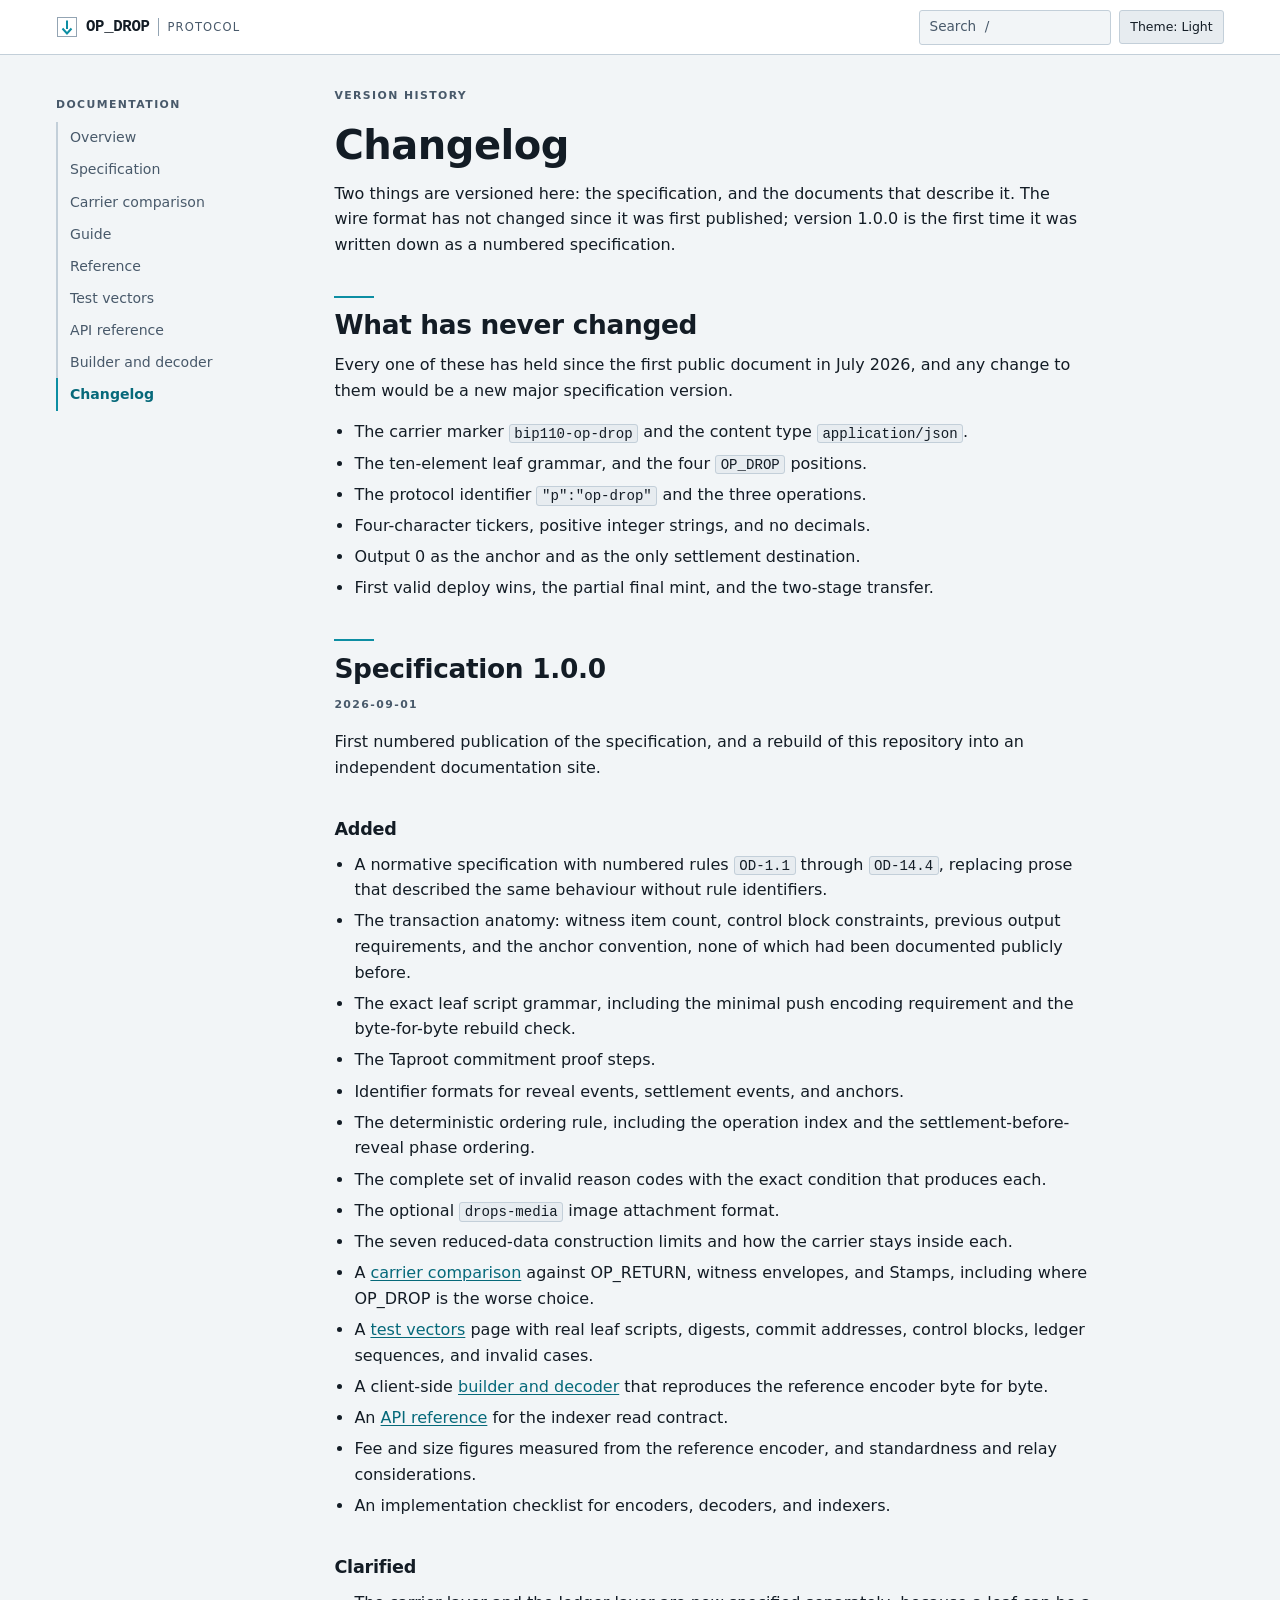
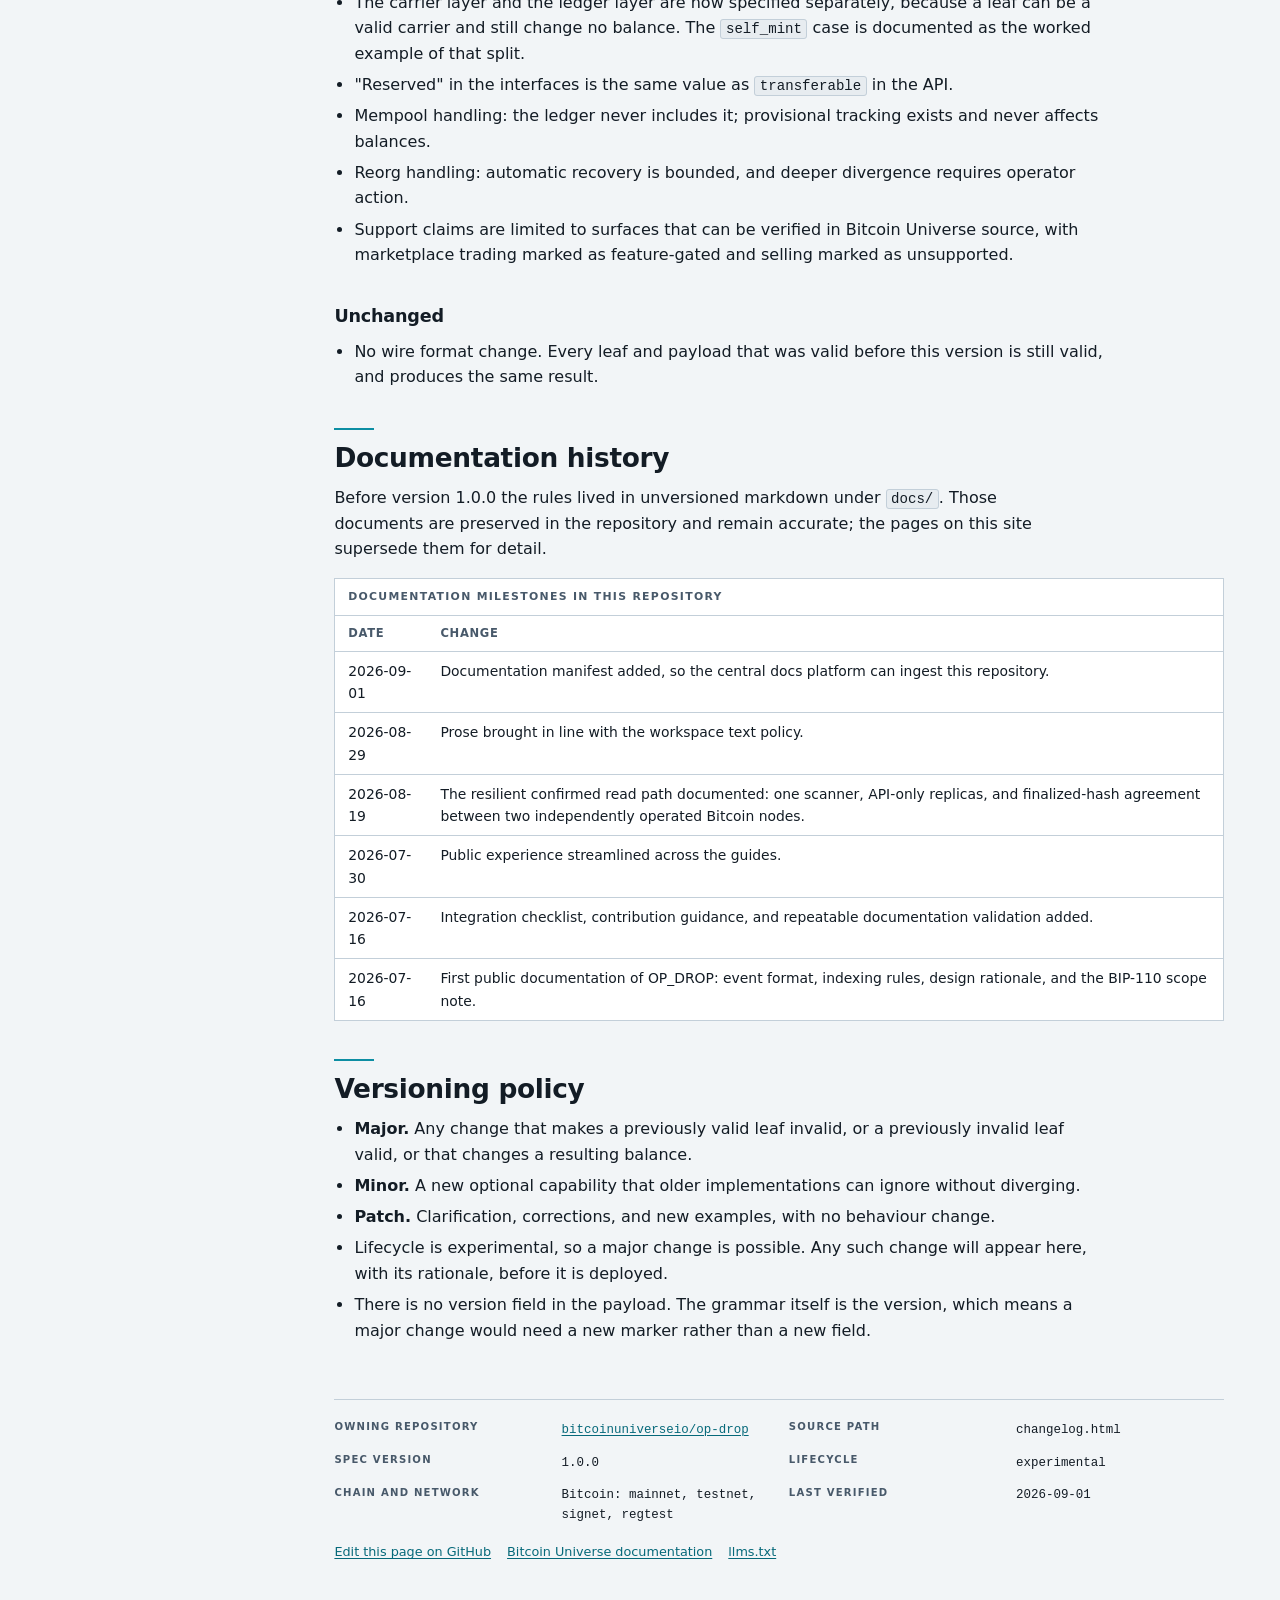
==== changelog.html @ 26c181e3 "docs: rebuild op-drop into an authoritative protocol documentation site OP_DROP is one of the protoc" ====
<!doctype html>
<html lang="en">
<head>
<meta charset="utf-8">
<meta name="viewport" content="width=device-width, initial-scale=1">
<title>OP_DROP changelog</title>
<meta name="description" content="Version history of the OP_DROP specification and its documentation, including what changed at each version and what has never changed.">
<link rel="canonical" href="https://bitcoinuniverseio.github.io/op-drop/changelog.html">
<meta property="og:type" content="article">
<meta property="og:title" content="OP_DROP changelog">
<meta property="og:description" content="Specification and documentation version history.">
<meta property="og:url" content="https://bitcoinuniverseio.github.io/op-drop/changelog.html">
<meta property="og:image" content="https://bitcoinuniverseio.github.io/op-drop/assets/og.svg">
<meta name="twitter:card" content="summary_large_image">
<link rel="icon" href="assets/mark.svg" type="image/svg+xml">
<link rel="stylesheet" href="assets/apparatus.css">
</head>
<body>
<a class="skip" href="#main">Skip to content</a>

<header class="masthead">
  <div class="masthead-in">
    <a class="brand" href="./">
      <svg width="22" height="22" viewBox="0 0 22 22" aria-hidden="true" focusable="false">
        <rect x="1.5" y="1.5" width="19" height="19" fill="none" stroke="var(--rule-strong)"></rect>
        <path d="M11 4.5v8.5" stroke="var(--accent-line)" stroke-width="2" fill="none"></path>
        <path d="M6.5 12.5 11 17.5l4.5-5" fill="none" stroke="var(--accent-line)" stroke-width="2"></path>
      </svg>
      OP_DROP<span class="brand-sub">Protocol</span>
    </a>
    <div class="masthead-tools">
      <div class="searchbox jsonly">
        <label class="skip" for="search-input">Search this site</label>
        <input type="search" id="search-input" data-base="" placeholder="Search  /" autocomplete="off">
        <div id="search-results" role="region" aria-live="polite" aria-label="Search results" hidden></div>
      </div>
      <button type="button" class="tbtn jsonly" id="theme-toggle" aria-pressed="false">Theme: <span class="theme-label">Light</span></button>
    </div>
  </div>
</header>

<div class="shell">
  <aside class="sidebar">
    <span class="label">Documentation</span>
    <nav aria-label="Site sections">
      <ul>
        <li><a href="./">Overview</a></li>
        <li><a href="specification.html">Specification</a></li>
        <li><a href="carriers.html">Carrier comparison</a></li>
        <li><a href="guide.html">Guide</a></li>
        <li><a href="reference.html">Reference</a></li>
        <li><a href="test-vectors.html">Test vectors</a></li>
        <li><a href="api.html">API reference</a></li>
        <li><a href="tool.html">Builder and decoder</a></li>
        <li><a href="changelog.html" aria-current="page">Changelog</a></li>
      </ul>
    </nav>
  </aside>

  <main id="main">
    <p class="kicker label">Version history</p>
    <h1>Changelog</h1>
    <p class="lede">Two things are versioned here: the specification, and the documents that describe it. The wire format has not changed since it was first published; version 1.0.0 is the first time it was written down as a numbered specification.</p>

    <h2 id="stable">What has never changed</h2>
    <p>Every one of these has held since the first public document in July 2026, and any change to them would be a new major specification version.</p>
    <ul>
      <li>The carrier marker <code>bip110-op-drop</code> and the content type <code>application/json</code>.</li>
      <li>The ten-element leaf grammar, and the four <code>OP_DROP</code> positions.</li>
      <li>The protocol identifier <code>"p":"op-drop"</code> and the three operations.</li>
      <li>Four-character tickers, positive integer strings, and no decimals.</li>
      <li>Output 0 as the anchor and as the only settlement destination.</li>
      <li>First valid deploy wins, the partial final mint, and the two-stage transfer.</li>
    </ul>

    <h2 id="v1">Specification 1.0.0</h2>
    <p class="label">2026-09-01</p>
    <p>First numbered publication of the specification, and a rebuild of this repository into an independent documentation site.</p>
    <h3>Added</h3>
    <ul>
      <li>A normative specification with numbered rules <code>OD-1.1</code> through <code>OD-14.4</code>, replacing prose that described the same behaviour without rule identifiers.</li>
      <li>The transaction anatomy: witness item count, control block constraints, previous output requirements, and the anchor convention, none of which had been documented publicly before.</li>
      <li>The exact leaf script grammar, including the minimal push encoding requirement and the byte-for-byte rebuild check.</li>
      <li>The Taproot commitment proof steps.</li>
      <li>Identifier formats for reveal events, settlement events, and anchors.</li>
      <li>The deterministic ordering rule, including the operation index and the settlement-before-reveal phase ordering.</li>
      <li>The complete set of invalid reason codes with the exact condition that produces each.</li>
      <li>The optional <code>drops-media</code> image attachment format.</li>
      <li>The seven reduced-data construction limits and how the carrier stays inside each.</li>
      <li>A <a href="carriers.html">carrier comparison</a> against OP_RETURN, witness envelopes, and Stamps, including where OP_DROP is the worse choice.</li>
      <li>A <a href="test-vectors.html">test vectors</a> page with real leaf scripts, digests, commit addresses, control blocks, ledger sequences, and invalid cases.</li>
      <li>A client-side <a href="tool.html">builder and decoder</a> that reproduces the reference encoder byte for byte.</li>
      <li>An <a href="api.html">API reference</a> for the indexer read contract.</li>
      <li>Fee and size figures measured from the reference encoder, and standardness and relay considerations.</li>
      <li>An implementation checklist for encoders, decoders, and indexers.</li>
    </ul>
    <h3>Clarified</h3>
    <ul>
      <li>The carrier layer and the ledger layer are now specified separately, because a leaf can be a valid carrier and still change no balance. The <code>self_mint</code> case is documented as the worked example of that split.</li>
      <li>"Reserved" in the interfaces is the same value as <code>transferable</code> in the API.</li>
      <li>Mempool handling: the ledger never includes it; provisional tracking exists and never affects balances.</li>
      <li>Reorg handling: automatic recovery is bounded, and deeper divergence requires operator action.</li>
      <li>Support claims are limited to surfaces that can be verified in Bitcoin Universe source, with marketplace trading marked as feature-gated and selling marked as unsupported.</li>
    </ul>
    <h3>Unchanged</h3>
    <ul>
      <li>No wire format change. Every leaf and payload that was valid before this version is still valid, and produces the same result.</li>
    </ul>

    <h2 id="prior">Documentation history</h2>
    <p>Before version 1.0.0 the rules lived in unversioned markdown under <code>docs/</code>. Those documents are preserved in the repository and remain accurate; the pages on this site supersede them for detail.</p>
    <div class="tablewrap">
      <table>
        <caption>Documentation milestones in this repository</caption>
        <thead><tr><th>Date</th><th>Change</th></tr></thead>
        <tbody>
          <tr><td>2026-09-01</td><td>Documentation manifest added, so the central docs platform can ingest this repository.</td></tr>
          <tr><td>2026-08-29</td><td>Prose brought in line with the workspace text policy.</td></tr>
          <tr><td>2026-08-19</td><td>The resilient confirmed read path documented: one scanner, API-only replicas, and finalized-hash agreement between two independently operated Bitcoin nodes.</td></tr>
          <tr><td>2026-07-30</td><td>Public experience streamlined across the guides.</td></tr>
          <tr><td>2026-07-16</td><td>Integration checklist, contribution guidance, and repeatable documentation validation added.</td></tr>
          <tr><td>2026-07-16</td><td>First public documentation of OP_DROP: event format, indexing rules, design rationale, and the BIP-110 scope note.</td></tr>
        </tbody>
      </table>
    </div>

    <h2 id="policy">Versioning policy</h2>
    <ul>
      <li><strong>Major.</strong> Any change that makes a previously valid leaf invalid, or a previously invalid leaf valid, or that changes a resulting balance.</li>
      <li><strong>Minor.</strong> A new optional capability that older implementations can ignore without diverging.</li>
      <li><strong>Patch.</strong> Clarification, corrections, and new examples, with no behaviour change.</li>
      <li>Lifecycle is experimental, so a major change is possible. Any such change will appear here, with its rationale, before it is deployed.</li>
      <li>There is no version field in the payload. The grammar itself is the version, which means a major change would need a new marker rather than a new field.</li>
    </ul>

    <footer class="pagefoot">
      <dl>
        <dt>Owning repository</dt><dd><a href="https://github.com/bitcoinuniverseio/op-drop">bitcoinuniverseio/op-drop</a></dd>
        <dt>Source path</dt><dd>changelog.html</dd>
        <dt>Spec version</dt><dd>1.0.0</dd>
        <dt>Lifecycle</dt><dd>experimental</dd>
        <dt>Chain and network</dt><dd>Bitcoin: mainnet, testnet, signet, regtest</dd>
        <dt>Last verified</dt><dd>2026-09-01</dd>
      </dl>
      <p class="foot-links">
        <a href="https://github.com/bitcoinuniverseio/op-drop/edit/main/changelog.html">Edit this page on GitHub</a>
        <a href="https://docs.bitcoinuniverse.io">Bitcoin Universe documentation</a>
        <a href="llms.txt">llms.txt</a>
      </p>
    </footer>
  </main>
</div>

<script src="assets/site.js" defer></script>
</body>
</html>
---- assets/apparatus.css ----
/* OP_DROP protocol site: mechanical-apparatus visual language.
   Dark slate base, one luminous cyan accent for the payload path. */

:root {
  color-scheme: light dark;

  --slate-0: #f2f5f7;
  --slate-1: #ffffff;
  --slate-2: #e7ecf0;
  --rule: #c3cfd9;
  --rule-strong: #93a4b3;
  --ink: #131c25;
  --ink-muted: #48596a;
  --accent: #06697a;
  --accent-soft: #d7f0f4;
  --accent-line: #0d8ea3;
  --warn: #8a4b00;
  --warn-soft: #fdefdc;
  --bad: #96222a;
  --bad-soft: #fbe6e7;
  --good: #1c6134;
  --good-soft: #dff0e3;

  --shadow: 0 1px 0 var(--rule);
  --mono: ui-monospace, "SFMono-Regular", "SF Mono", Menlo, Consolas,
    "Liberation Mono", monospace;
  --sans: ui-sans-serif, system-ui, -apple-system, "Segoe UI", Roboto,
    "Helvetica Neue", Arial, sans-serif;

  --measure: 74ch;
  --gap: 1.5rem;
}

@media (prefers-color-scheme: dark) {
  :root:not([data-theme="light"]) {
    --slate-0: #0d141b;
    --slate-1: #141d26;
    --slate-2: #1b2733;
    --rule: #2a3846;
    --rule-strong: #43576b;
    --ink: #dde6ee;
    --ink-muted: #9aabbb;
    --accent: #56dced;
    --accent-soft: #10333c;
    --accent-line: #3fc3d6;
    --warn: #f0b45f;
    --warn-soft: #33260f;
    --bad: #f18b90;
    --bad-soft: #351a1c;
    --good: #74d296;
    --good-soft: #13301f;
  }
}

:root[data-theme="dark"] {
  --slate-0: #0d141b;
  --slate-1: #141d26;
  --slate-2: #1b2733;
  --rule: #2a3846;
  --rule-strong: #43576b;
  --ink: #dde6ee;
  --ink-muted: #9aabbb;
  --accent: #56dced;
  --accent-soft: #10333c;
  --accent-line: #3fc3d6;
  --warn: #f0b45f;
  --warn-soft: #33260f;
  --bad: #f18b90;
  --bad-soft: #351a1c;
  --good: #74d296;
  --good-soft: #13301f;
}

* { box-sizing: border-box; }

html { -webkit-text-size-adjust: 100%; }

body {
  margin: 0;
  background: var(--slate-0);
  color: var(--ink);
  font-family: var(--sans);
  font-size: 16px;
  line-height: 1.6;
  overflow-x: hidden;
}

/* ---------- structural type ---------- */

h1, h2, h3, h4 {
  font-weight: 620;
  line-height: 1.22;
  margin: 2.4rem 0 0.7rem;
  letter-spacing: -0.012em;
}
h1 { font-size: clamp(1.7rem, 1.2rem + 2.2vw, 2.5rem); margin-top: 0; }
h2 { font-size: clamp(1.3rem, 1.05rem + 1.1vw, 1.65rem); }
h3 { font-size: 1.1rem; }
h4 { font-size: 0.97rem; }

h2::before {
  content: "";
  display: block;
  width: 2.5rem;
  height: 2px;
  background: var(--accent-line);
  margin-bottom: 0.7rem;
}

p, li { max-width: var(--measure); }
p { margin: 0 0 1rem; }
ul, ol { padding-left: 1.25rem; margin: 0 0 1rem; }
li { margin-bottom: 0.35rem; }

a { color: var(--accent); text-decoration-thickness: 1px; text-underline-offset: 2px; }
a:hover { text-decoration-thickness: 2px; }

:focus-visible {
  outline: 2px solid var(--accent-line);
  outline-offset: 2px;
  border-radius: 2px;
}

code, kbd, samp, pre { font-family: var(--mono); }
code {
  font-size: 0.88em;
  background: var(--slate-2);
  border: 1px solid var(--rule);
  border-radius: 3px;
  padding: 0.06em 0.32em;
  word-break: break-word;
}
pre {
  background: var(--slate-1);
  border: 1px solid var(--rule);
  border-left: 3px solid var(--accent-line);
  padding: 0.85rem 1rem;
  overflow-x: auto;
  font-size: 0.82rem;
  line-height: 1.55;
  margin: 0 0 1.2rem;
}
pre code { background: none; border: 0; padding: 0; font-size: inherit; }

.label {
  font-size: 0.68rem;
  letter-spacing: 0.13em;
  text-transform: uppercase;
  font-weight: 700;
  color: var(--ink-muted);
}

/* ---------- skip link ---------- */

.skip {
  position: absolute;
  left: -9999px;
  top: 0;
  background: var(--accent);
  color: var(--slate-0);
  padding: 0.6rem 1rem;
  z-index: 100;
  font-weight: 700;
}
.skip:focus { left: 0; }

/* ---------- masthead ---------- */

.masthead {
  border-bottom: 1px solid var(--rule);
  background: var(--slate-1);
  position: sticky;
  top: 0;
  z-index: 40;
}
.masthead-in {
  max-width: 1200px;
  margin: 0 auto;
  padding: 0.6rem 1rem;
  display: flex;
  align-items: center;
  gap: 0.9rem;
  flex-wrap: wrap;
}
.brand {
  display: inline-flex;
  align-items: center;
  gap: 0.5rem;
  font-family: var(--mono);
  font-weight: 700;
  font-size: 0.98rem;
  color: var(--ink);
  text-decoration: none;
  letter-spacing: -0.02em;
}
.brand svg { flex: none; }
.brand:hover { color: var(--accent); }
.brand-sub {
  font-family: var(--sans);
  font-weight: 500;
  font-size: 0.72rem;
  letter-spacing: 0.1em;
  text-transform: uppercase;
  color: var(--ink-muted);
  border-left: 1px solid var(--rule-strong);
  padding-left: 0.55rem;
}
.masthead-tools { margin-left: auto; display: flex; gap: 0.5rem; align-items: center; }

.tbtn {
  font: inherit;
  font-size: 0.78rem;
  background: var(--slate-2);
  color: var(--ink);
  border: 1px solid var(--rule);
  border-radius: 3px;
  padding: 0.35rem 0.65rem;
  cursor: pointer;
  display: inline-flex;
  align-items: center;
  gap: 0.35rem;
}
.tbtn:hover { border-color: var(--rule-strong); }

/* ---------- shell ---------- */

.shell {
  max-width: 1200px;
  margin: 0 auto;
  padding: 0 1rem 4rem;
  display: grid;
  grid-template-columns: 15rem minmax(0, 1fr);
  gap: 2.4rem;
}
@media (max-width: 900px) {
  .shell { grid-template-columns: minmax(0, 1fr); gap: 0; }
}

.sidebar {
  padding-top: 2rem;
  align-self: start;
  position: sticky;
  top: 4rem;
  max-height: calc(100vh - 5rem);
  overflow-y: auto;
}
@media (max-width: 900px) {
  .sidebar { position: static; max-height: none; padding-top: 1.2rem; }
}
.sidebar nav ul { list-style: none; padding: 0; margin: 0 0 1.4rem; }
.sidebar nav li { margin: 0; }
.sidebar nav a {
  display: block;
  padding: 0.3rem 0 0.3rem 0.75rem;
  border-left: 2px solid var(--rule);
  color: var(--ink-muted);
  text-decoration: none;
  font-size: 0.88rem;
}
.sidebar nav a:hover { color: var(--ink); border-left-color: var(--rule-strong); }
.sidebar nav a[aria-current="page"] {
  color: var(--accent);
  border-left-color: var(--accent-line);
  font-weight: 640;
}
.sidebar .label { display: block; margin: 0 0 0.5rem; }

main { padding-top: 2rem; min-width: 0; }

/* ---------- technical panel ---------- */

.panel {
  position: relative;
  background: var(--slate-1);
  border: 1px solid var(--rule);
  padding: 1.1rem 1.2rem;
  margin: 0 0 1.4rem;
}
.panel > :last-child { margin-bottom: 0; }
.panel::before, .panel::after {
  content: "";
  position: absolute;
  width: 9px;
  height: 9px;
  border: 1px solid var(--accent-line);
  pointer-events: none;
}
.panel::before { top: -1px; left: -1px; border-right: 0; border-bottom: 0; }
.panel::after { bottom: -1px; right: -1px; border-left: 0; border-top: 0; }

.panel > .label { display: block; margin-bottom: 0.5rem; }

.note {
  border-left: 3px solid var(--accent-line);
  background: var(--accent-soft);
  padding: 0.8rem 1rem;
  margin: 0 0 1.3rem;
}
.note > :last-child { margin-bottom: 0; }
.note.warn { border-left-color: var(--warn); background: var(--warn-soft); }
.note.bad { border-left-color: var(--bad); background: var(--bad-soft); }

/* ---------- hero ---------- */

.hero { padding: 0.5rem 0 0.5rem; }
.hero .kicker {
  font-family: var(--mono);
  font-size: 0.75rem;
  letter-spacing: 0.16em;
  text-transform: uppercase;
  color: var(--accent);
  margin: 0 0 0.7rem;
}
.hero .lede {
  font-size: 1.1rem;
  color: var(--ink-muted);
  max-width: 62ch;
}

.specplate {
  display: grid;
  grid-template-columns: repeat(auto-fit, minmax(9.5rem, 1fr));
  border: 1px solid var(--rule);
  background: var(--slate-1);
  margin: 1.6rem 0;
}
.specplate div {
  padding: 0.7rem 0.85rem;
  border-right: 1px solid var(--rule);
  border-bottom: 1px solid var(--rule);
}
.specplate dt, .specplate .k {
  font-size: 0.66rem;
  letter-spacing: 0.12em;
  text-transform: uppercase;
  color: var(--ink-muted);
  font-weight: 700;
  margin-bottom: 0.2rem;
}
.specplate .v { font-family: var(--mono); font-size: 0.86rem; }

/* ---------- cards ---------- */

.cards {
  display: grid;
  grid-template-columns: repeat(auto-fit, minmax(15rem, 1fr));
  gap: 1rem;
  margin: 1.4rem 0;
}
.card {
  display: block;
  border: 1px solid var(--rule);
  background: var(--slate-1);
  padding: 0.95rem 1rem;
  text-decoration: none;
  color: var(--ink);
}
.card:hover { border-color: var(--accent-line); }
.card h3 { margin: 0 0 0.3rem; font-size: 0.98rem; color: var(--accent); }
.card p { margin: 0; font-size: 0.87rem; color: var(--ink-muted); }

/* ---------- tables ---------- */

.tablewrap {
  overflow-x: auto;
  border: 1px solid var(--rule);
  margin: 0 0 1.4rem;
  background: var(--slate-1);
}
table { border-collapse: collapse; width: 100%; font-size: 0.87rem; }
caption {
  text-align: left;
  padding: 0.6rem 0.8rem;
  font-size: 0.68rem;
  letter-spacing: 0.12em;
  text-transform: uppercase;
  font-weight: 700;
  color: var(--ink-muted);
  border-bottom: 1px solid var(--rule);
}
th, td {
  text-align: left;
  padding: 0.5rem 0.8rem;
  border-bottom: 1px solid var(--rule);
  vertical-align: top;
}
th { font-size: 0.72rem; letter-spacing: 0.06em; text-transform: uppercase; color: var(--ink-muted); white-space: nowrap; }
tbody tr:last-child td { border-bottom: 0; }
td code { white-space: nowrap; }
.num { text-align: right; font-family: var(--mono); }

/* ---------- rule list (normative) ---------- */

.rules { list-style: none; padding: 0; counter-reset: none; }
.rules > li {
  display: grid;
  grid-template-columns: 4.2rem minmax(0, 1fr);
  gap: 0.9rem;
  padding: 0.7rem 0;
  border-top: 1px solid var(--rule);
  max-width: none;
  margin: 0;
}
.rules > li:last-child { border-bottom: 1px solid var(--rule); }
.rules .rid {
  font-family: var(--mono);
  font-size: 0.78rem;
  font-weight: 700;
  color: var(--accent);
  padding-top: 0.12rem;
}
.rules .rbody > :last-child { margin-bottom: 0; }
.rules .rbody p { max-width: none; }

/* ---------- badges ---------- */

.badge {
  display: inline-block;
  font-family: var(--mono);
  font-size: 0.7rem;
  padding: 0.1rem 0.42rem;
  border-radius: 2px;
  border: 1px solid currentColor;
  white-space: nowrap;
}
.badge.ok { color: var(--good); background: var(--good-soft); }
.badge.no { color: var(--bad); background: var(--bad-soft); }
.badge.part { color: var(--warn); background: var(--warn-soft); }

/* ---------- figures / diagrams ---------- */

figure {
  margin: 1.6rem 0;
  border: 1px solid var(--rule);
  background: var(--slate-1);
  padding: 1rem;
}
figure svg { display: block; width: 100%; height: auto; }
figcaption {
  font-size: 0.8rem;
  color: var(--ink-muted);
  margin-top: 0.75rem;
  padding-top: 0.6rem;
  border-top: 1px solid var(--rule);
  max-width: none;
}
.figscroll { overflow-x: auto; }
.figscroll > svg { min-width: 34rem; }
.figwide > svg { min-width: 44rem; }

/* SVG token classes, shared by every diagram */
.d-bg { fill: var(--slate-2); }
.d-box { fill: var(--slate-2); stroke: var(--rule-strong); stroke-width: 1; }
.d-box-a { fill: var(--accent-soft); stroke: var(--accent-line); stroke-width: 1.5; }
.d-box-mute { fill: none; stroke: var(--rule); stroke-width: 1; stroke-dasharray: 3 3; }
.d-lead { stroke: var(--rule-strong); stroke-width: 1; fill: none; }
.d-lead-a { stroke: var(--accent-line); stroke-width: 1.25; fill: none; }
.d-arrow { fill: var(--rule-strong); }
.d-arrow-a { fill: var(--accent-line); }
.d-t { fill: var(--ink); font-family: var(--sans); font-size: 11px; }
.d-tm { fill: var(--ink); font-family: var(--mono); font-size: 11px; }
.d-tmute { fill: var(--ink-muted); font-family: var(--sans); font-size: 10px; }
.d-ta { fill: var(--accent); font-family: var(--mono); font-size: 11px; font-weight: 600; }
.d-cap { fill: var(--ink-muted); font-family: var(--sans); font-size: 9px; letter-spacing: 0.1em; text-transform: uppercase; font-weight: 700; }
.d-num { fill: var(--slate-1); }
.d-numring { fill: none; stroke: var(--accent-line); stroke-width: 1.25; }
.d-numtext { fill: var(--accent); font-family: var(--mono); font-size: 10px; font-weight: 700; }

/* ---------- search ---------- */

.searchbox { position: relative; }
.searchbox input {
  font: inherit;
  font-size: 0.85rem;
  width: 12rem;
  max-width: 45vw;
  padding: 0.35rem 0.6rem;
  background: var(--slate-0);
  color: var(--ink);
  border: 1px solid var(--rule);
  border-radius: 3px;
}
.searchbox input::placeholder { color: var(--ink-muted); }
#search-results {
  position: absolute;
  right: 0;
  top: calc(100% + 0.4rem);
  width: min(30rem, 92vw);
  max-height: 60vh;
  overflow-y: auto;
  background: var(--slate-1);
  border: 1px solid var(--rule-strong);
  box-shadow: 0 8px 30px rgba(0, 0, 0, 0.28);
  z-index: 60;
  padding: 0.35rem;
}
#search-results[hidden] { display: none; }
#search-results ul { list-style: none; margin: 0; padding: 0; }
#search-results a {
  display: block;
  padding: 0.5rem 0.6rem;
  text-decoration: none;
  color: var(--ink);
  border-bottom: 1px solid var(--rule);
}
#search-results li:last-child a { border-bottom: 0; }
#search-results a:hover, #search-results a:focus { background: var(--slate-2); }
#search-results .r-page {
  font-size: 0.66rem;
  letter-spacing: 0.1em;
  text-transform: uppercase;
  color: var(--accent);
  font-weight: 700;
}
#search-results .r-head { display: block; font-weight: 620; font-size: 0.9rem; }
#search-results .r-snip { display: block; font-size: 0.8rem; color: var(--ink-muted); }
#search-results .r-empty { padding: 0.8rem; font-size: 0.86rem; color: var(--ink-muted); }
#search-results p { margin: 0; }

/* ---------- tool ---------- */

.tool { border: 1px solid var(--rule); background: var(--slate-1); padding: 1rem; margin: 1.5rem 0; }
.tool textarea, .tool input[type="text"], .tool select {
  font-family: var(--mono);
  font-size: 0.82rem;
  width: 100%;
  padding: 0.55rem 0.7rem;
  background: var(--slate-0);
  color: var(--ink);
  border: 1px solid var(--rule);
  border-radius: 3px;
}
.tool textarea { min-height: 7.5rem; resize: vertical; line-height: 1.5; }
.tool label { display: block; margin-bottom: 0.35rem; }
.tool .field { margin-bottom: 0.9rem; }
.tool .row { display: grid; grid-template-columns: repeat(auto-fit, minmax(9rem, 1fr)); gap: 0.8rem; }
.tool .actions { display: flex; flex-wrap: wrap; gap: 0.5rem; margin-bottom: 0.9rem; }
.tool button {
  font: inherit;
  font-size: 0.85rem;
  font-weight: 600;
  padding: 0.45rem 0.9rem;
  border-radius: 3px;
  cursor: pointer;
  border: 1px solid var(--accent-line);
  background: var(--accent-soft);
  color: var(--accent);
}
.tool button.secondary { border-color: var(--rule-strong); background: var(--slate-2); color: var(--ink); }
.tool button:hover { border-color: var(--accent); }

.verdict {
  border: 1px solid var(--rule);
  border-left-width: 3px;
  padding: 0.7rem 0.9rem;
  margin-bottom: 1rem;
  font-size: 0.9rem;
}
.verdict.ok { border-left-color: var(--good); background: var(--good-soft); color: var(--good); }
.verdict.no { border-left-color: var(--bad); background: var(--bad-soft); color: var(--bad); }
.verdict.idle { border-left-color: var(--rule-strong); color: var(--ink-muted); }
.verdict strong { color: inherit; }

.stackview { display: grid; gap: 0.4rem; margin: 0 0 1.2rem; }
.stackstep {
  display: grid;
  grid-template-columns: 2rem minmax(7rem, 12rem) minmax(0, 1fr);
  gap: 0.7rem;
  align-items: start;
  border: 1px solid var(--rule);
  background: var(--slate-0);
  padding: 0.45rem 0.6rem;
  font-size: 0.8rem;
}
.stackstep .n { font-family: var(--mono); color: var(--ink-muted); }
.stackstep .op { font-family: var(--mono); font-weight: 700; color: var(--accent); word-break: break-all; }
.stackstep .st { font-family: var(--mono); color: var(--ink-muted); word-break: break-all; }
.stackstep.drop .op { color: var(--warn); }

.out { font-family: var(--mono); font-size: 0.8rem; word-break: break-all; }

/* ---------- footer ---------- */

.pagefoot {
  border-top: 1px solid var(--rule);
  margin-top: 3.5rem;
  padding-top: 1.2rem;
  font-size: 0.8rem;
  color: var(--ink-muted);
}
.pagefoot dl {
  display: grid;
  grid-template-columns: repeat(auto-fit, minmax(11rem, 1fr));
  gap: 0.7rem 1.2rem;
  margin: 0 0 1rem;
}
.pagefoot dt {
  font-size: 0.63rem;
  letter-spacing: 0.12em;
  text-transform: uppercase;
  font-weight: 700;
}
.pagefoot dd { margin: 0.1rem 0 0; font-family: var(--mono); font-size: 0.78rem; color: var(--ink); word-break: break-word; }
.pagefoot .foot-links { display: flex; flex-wrap: wrap; gap: 0.35rem 1rem; }

.jsonly { display: none; }
.js .jsonly { display: revert; }
.js .nojs { display: none; }

@media (prefers-reduced-motion: reduce) {
  * { animation: none !important; transition: none !important; }
}
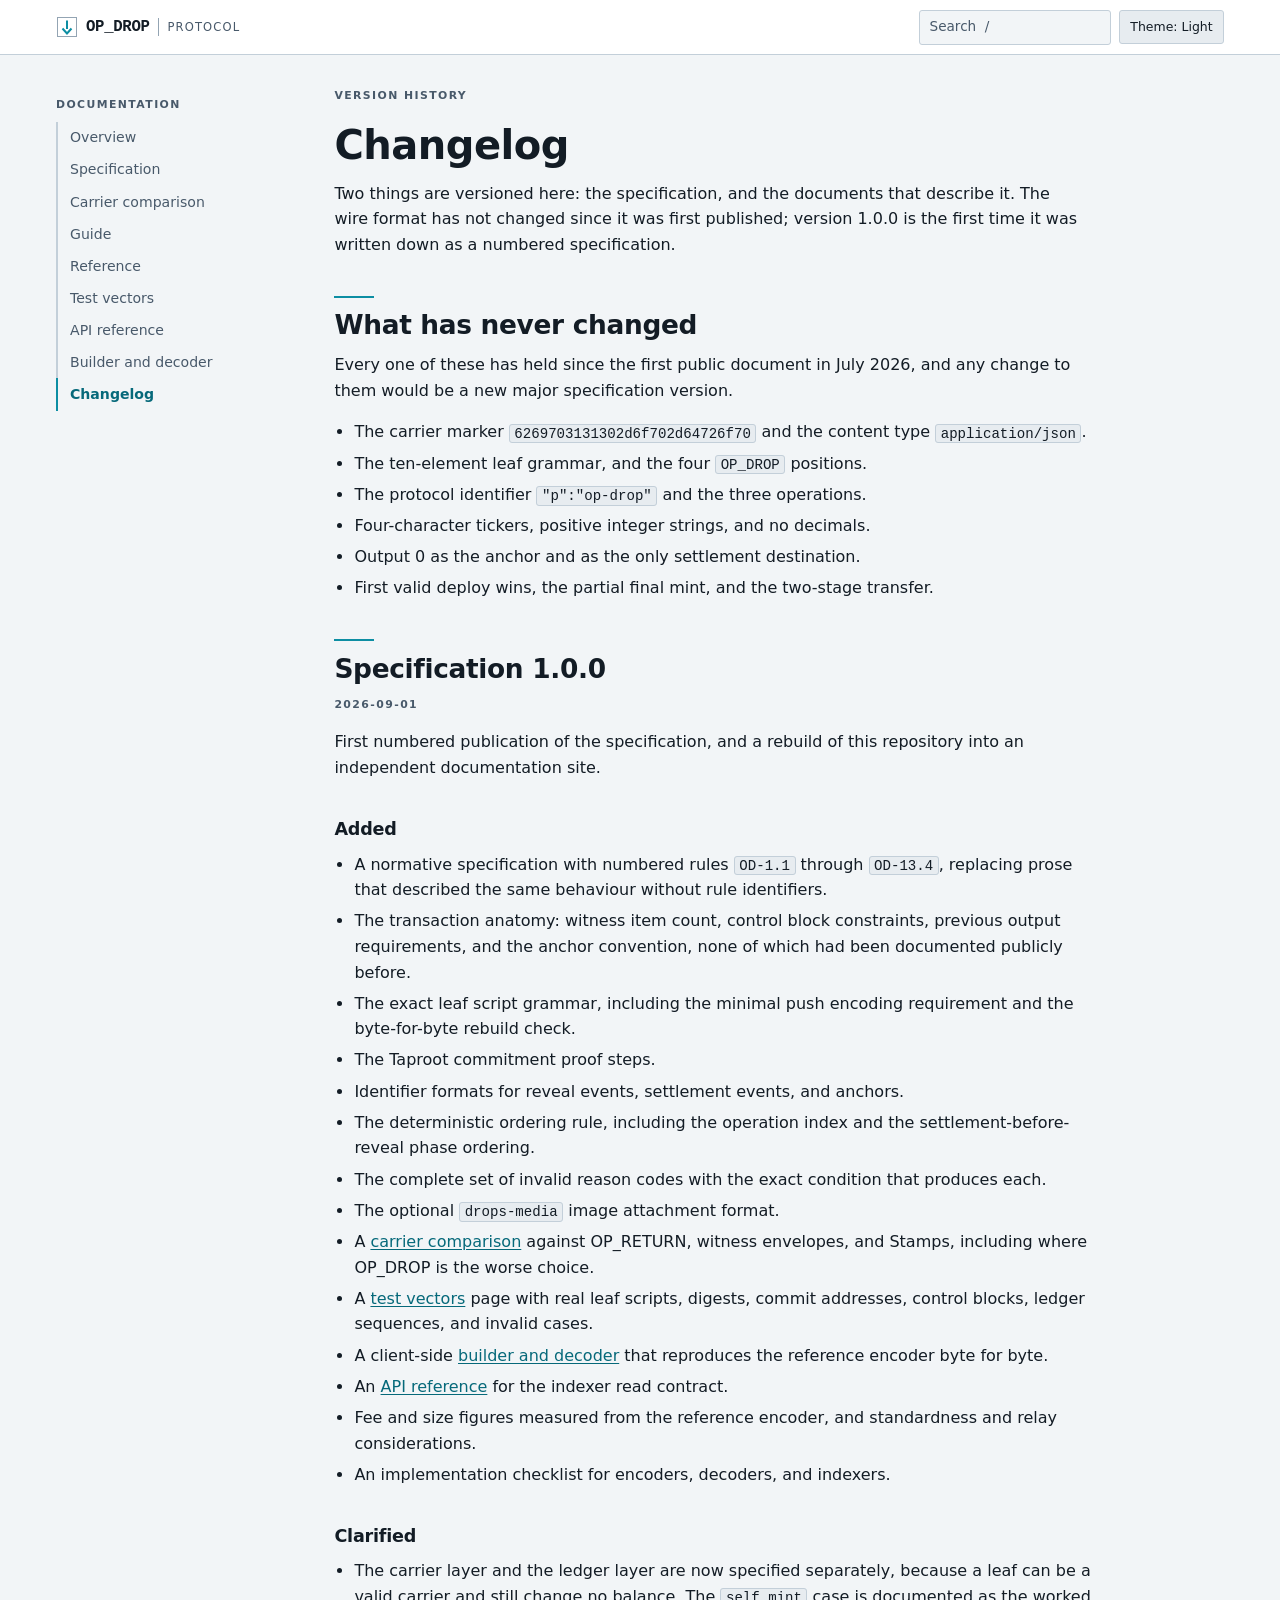
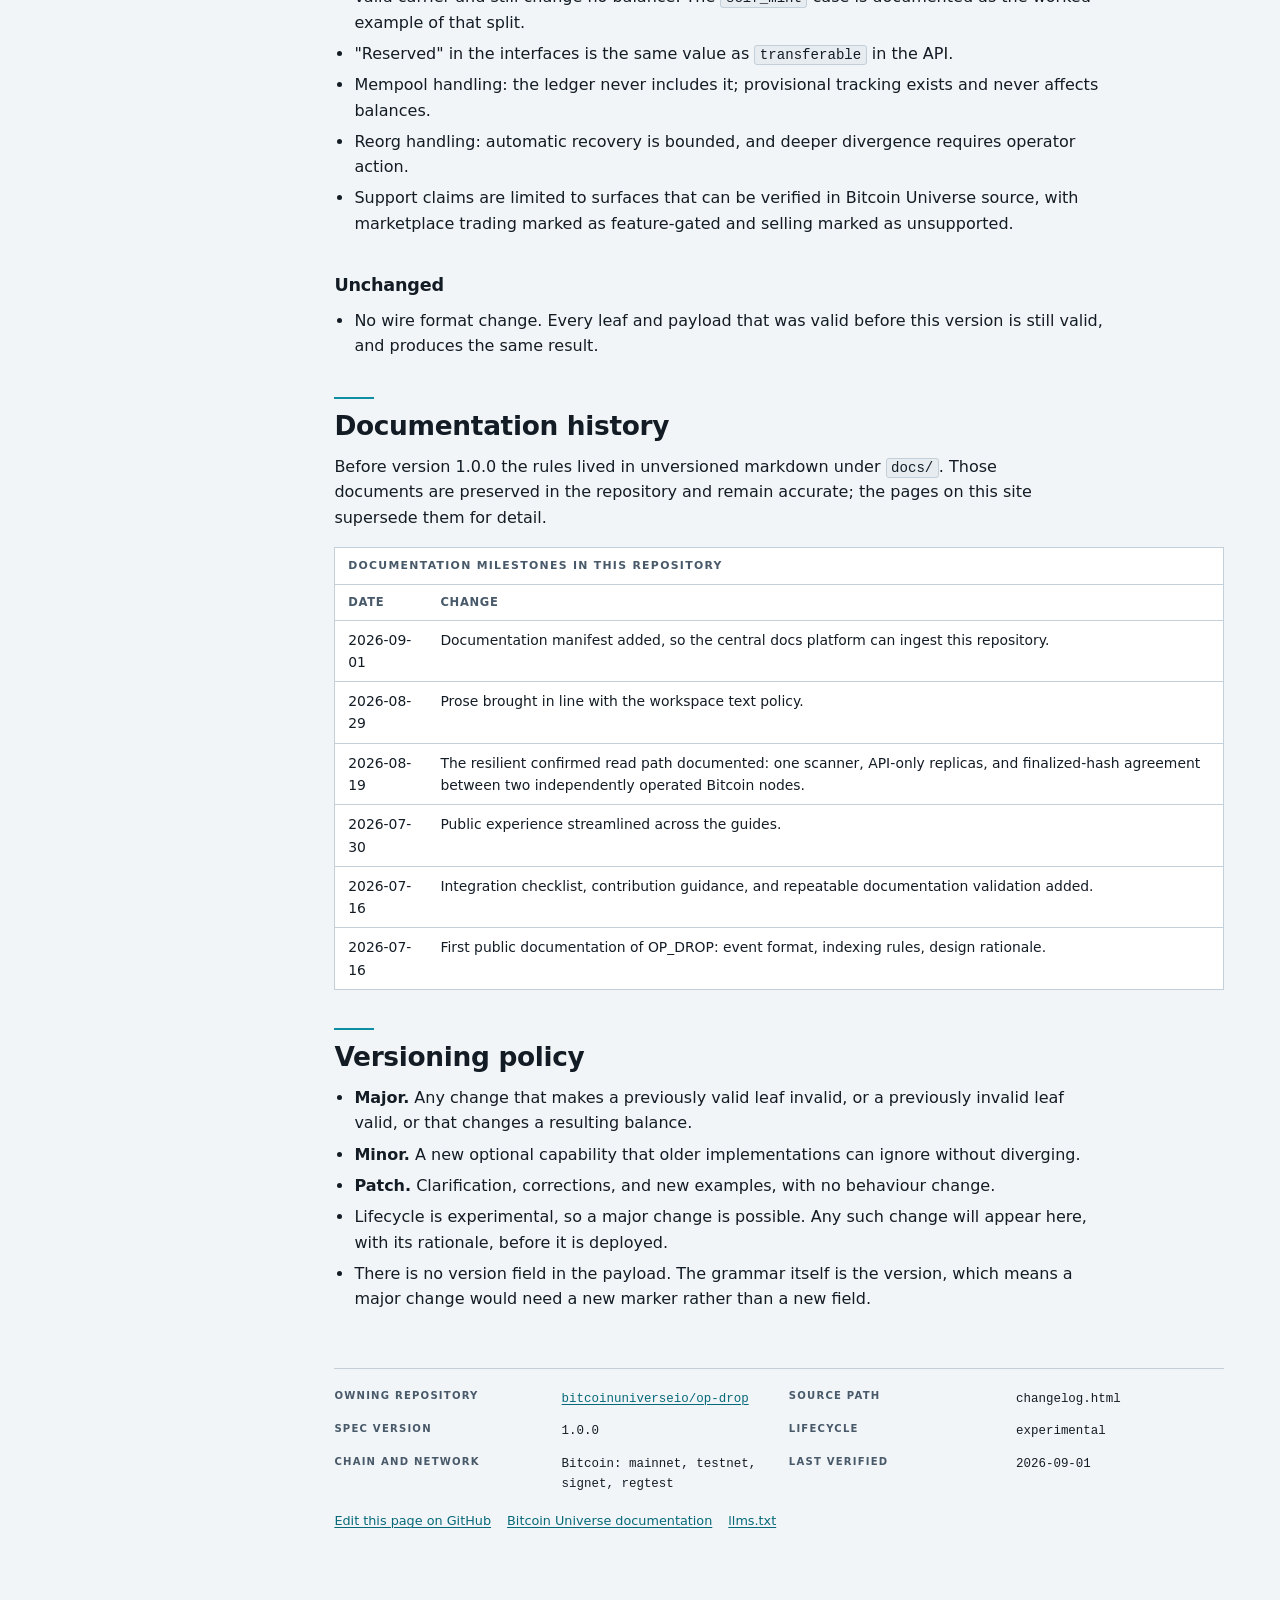
==== commit 80c65794: "Merge documentation site and remove retired policy requirements" ====
--- a/changelog.html
+++ b/changelog.html
@@ -65,7 +65,7 @@
     <h2 id="stable">What has never changed</h2>
     <p>Every one of these has held since the first public document in July 2026, and any change to them would be a new major specification version.</p>
     <ul>
-      <li>The carrier marker <code>bip110-op-drop</code> and the content type <code>application/json</code>.</li>
+      <li>The carrier marker <code>6269703131302d6f702d64726f70</code> and the content type <code>application/json</code>.</li>
       <li>The ten-element leaf grammar, and the four <code>OP_DROP</code> positions.</li>
       <li>The protocol identifier <code>"p":"op-drop"</code> and the three operations.</li>
       <li>Four-character tickers, positive integer strings, and no decimals.</li>
@@ -78,7 +78,7 @@
     <p>First numbered publication of the specification, and a rebuild of this repository into an independent documentation site.</p>
     <h3>Added</h3>
     <ul>
-      <li>A normative specification with numbered rules <code>OD-1.1</code> through <code>OD-14.4</code>, replacing prose that described the same behaviour without rule identifiers.</li>
+      <li>A normative specification with numbered rules <code>OD-1.1</code> through <code>OD-13.4</code>, replacing prose that described the same behaviour without rule identifiers.</li>
       <li>The transaction anatomy: witness item count, control block constraints, previous output requirements, and the anchor convention, none of which had been documented publicly before.</li>
       <li>The exact leaf script grammar, including the minimal push encoding requirement and the byte-for-byte rebuild check.</li>
       <li>The Taproot commitment proof steps.</li>
@@ -86,7 +86,6 @@
       <li>The deterministic ordering rule, including the operation index and the settlement-before-reveal phase ordering.</li>
       <li>The complete set of invalid reason codes with the exact condition that produces each.</li>
       <li>The optional <code>drops-media</code> image attachment format.</li>
-      <li>The seven reduced-data construction limits and how the carrier stays inside each.</li>
       <li>A <a href="carriers.html">carrier comparison</a> against OP_RETURN, witness envelopes, and Stamps, including where OP_DROP is the worse choice.</li>
       <li>A <a href="test-vectors.html">test vectors</a> page with real leaf scripts, digests, commit addresses, control blocks, ledger sequences, and invalid cases.</li>
       <li>A client-side <a href="tool.html">builder and decoder</a> that reproduces the reference encoder byte for byte.</li>
@@ -119,7 +118,7 @@
           <tr><td>2026-08-19</td><td>The resilient confirmed read path documented: one scanner, API-only replicas, and finalized-hash agreement between two independently operated Bitcoin nodes.</td></tr>
           <tr><td>2026-07-30</td><td>Public experience streamlined across the guides.</td></tr>
           <tr><td>2026-07-16</td><td>Integration checklist, contribution guidance, and repeatable documentation validation added.</td></tr>
-          <tr><td>2026-07-16</td><td>First public documentation of OP_DROP: event format, indexing rules, design rationale, and the BIP-110 scope note.</td></tr>
+          <tr><td>2026-07-16</td><td>First public documentation of OP_DROP: event format, indexing rules, design rationale.</td></tr>
         </tbody>
       </table>
     </div>
--- a/assets/apparatus.css
+++ b/assets/apparatus.css
@@ -337,7 +337,7 @@
   font-weight: 700;
   margin-bottom: 0.2rem;
 }
-.specplate .v { font-family: var(--mono); font-size: 0.86rem; }
+.specplate .v { font-family: var(--mono); font-size: 0.86rem; overflow-wrap: anywhere; }
 
 /* ---------- cards ---------- */
 
@@ -410,7 +410,7 @@
   padding-top: 0.12rem;
 }
 .rules .rbody > :last-child { margin-bottom: 0; }
-.rules .rbody p { max-width: none; }
+.rules .rbody p { max-width: none; overflow-wrap: anywhere; }
 
 /* ---------- badges ---------- */
 
